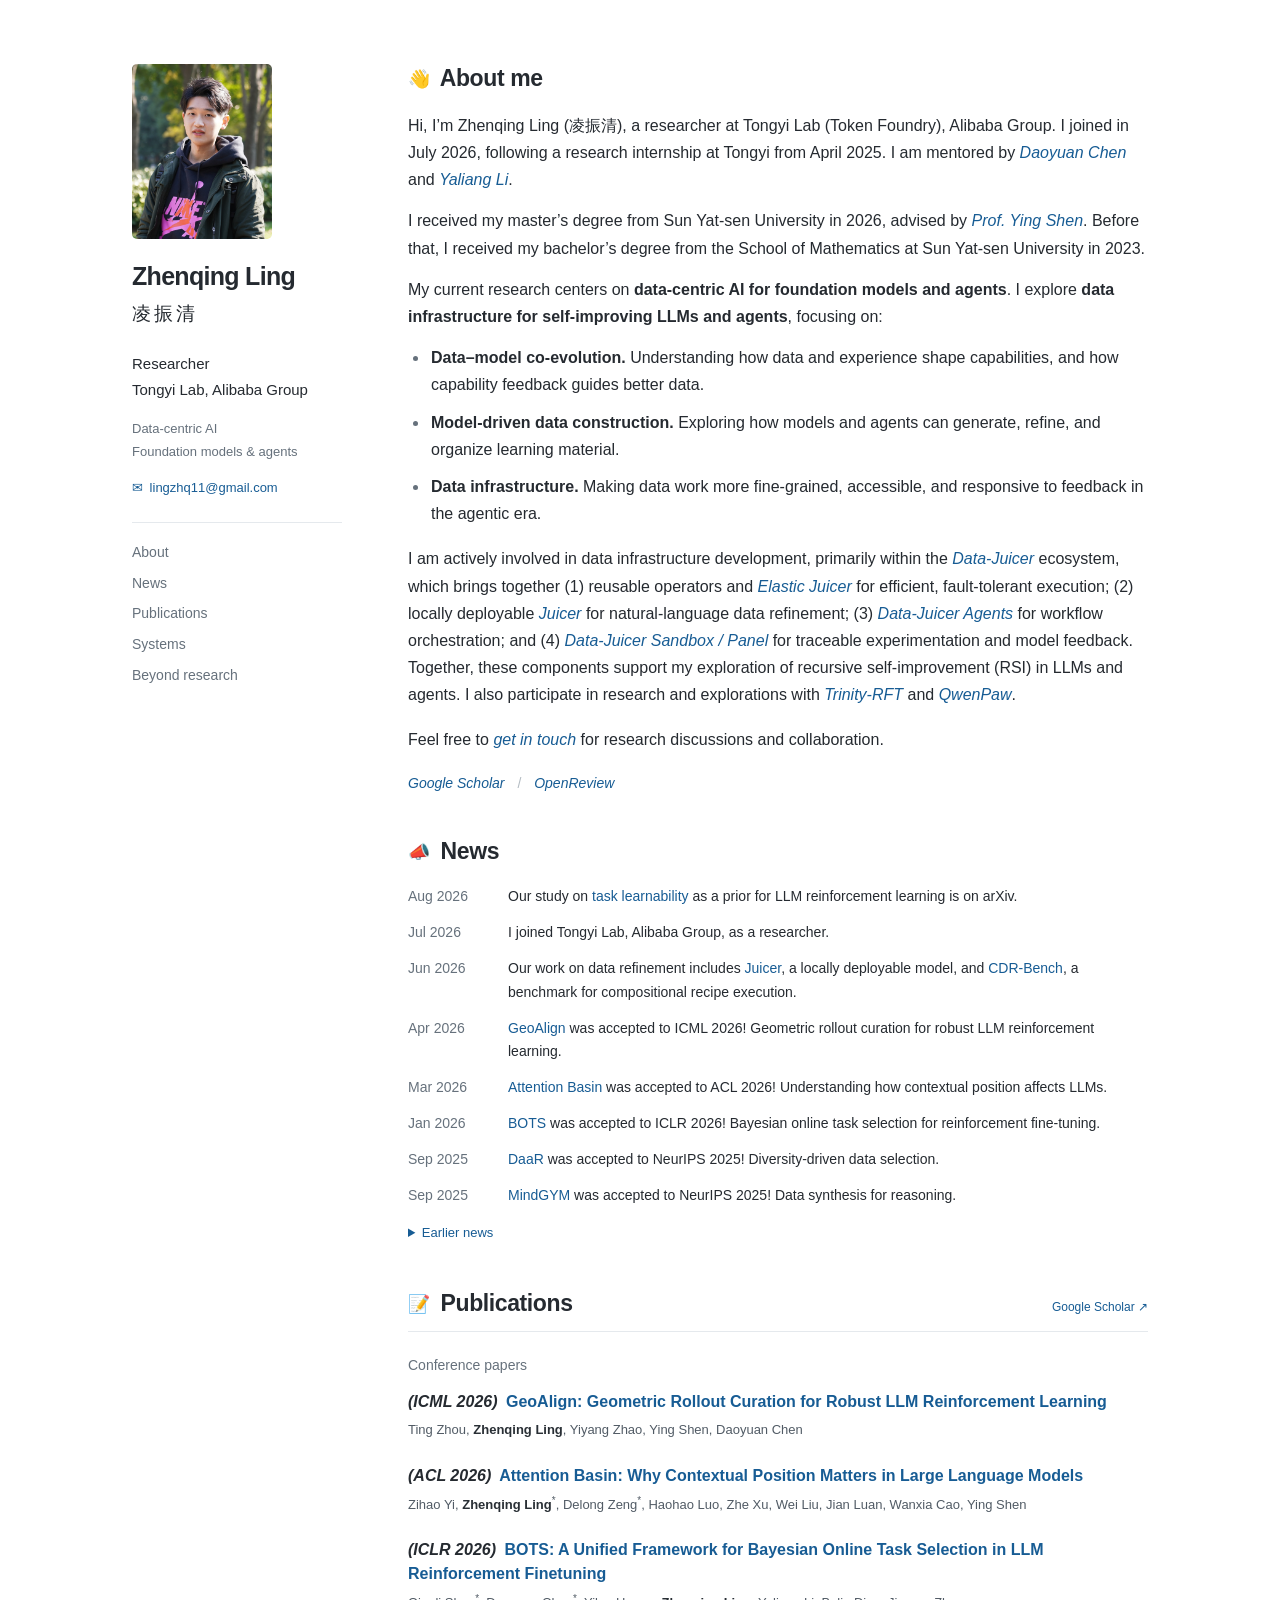
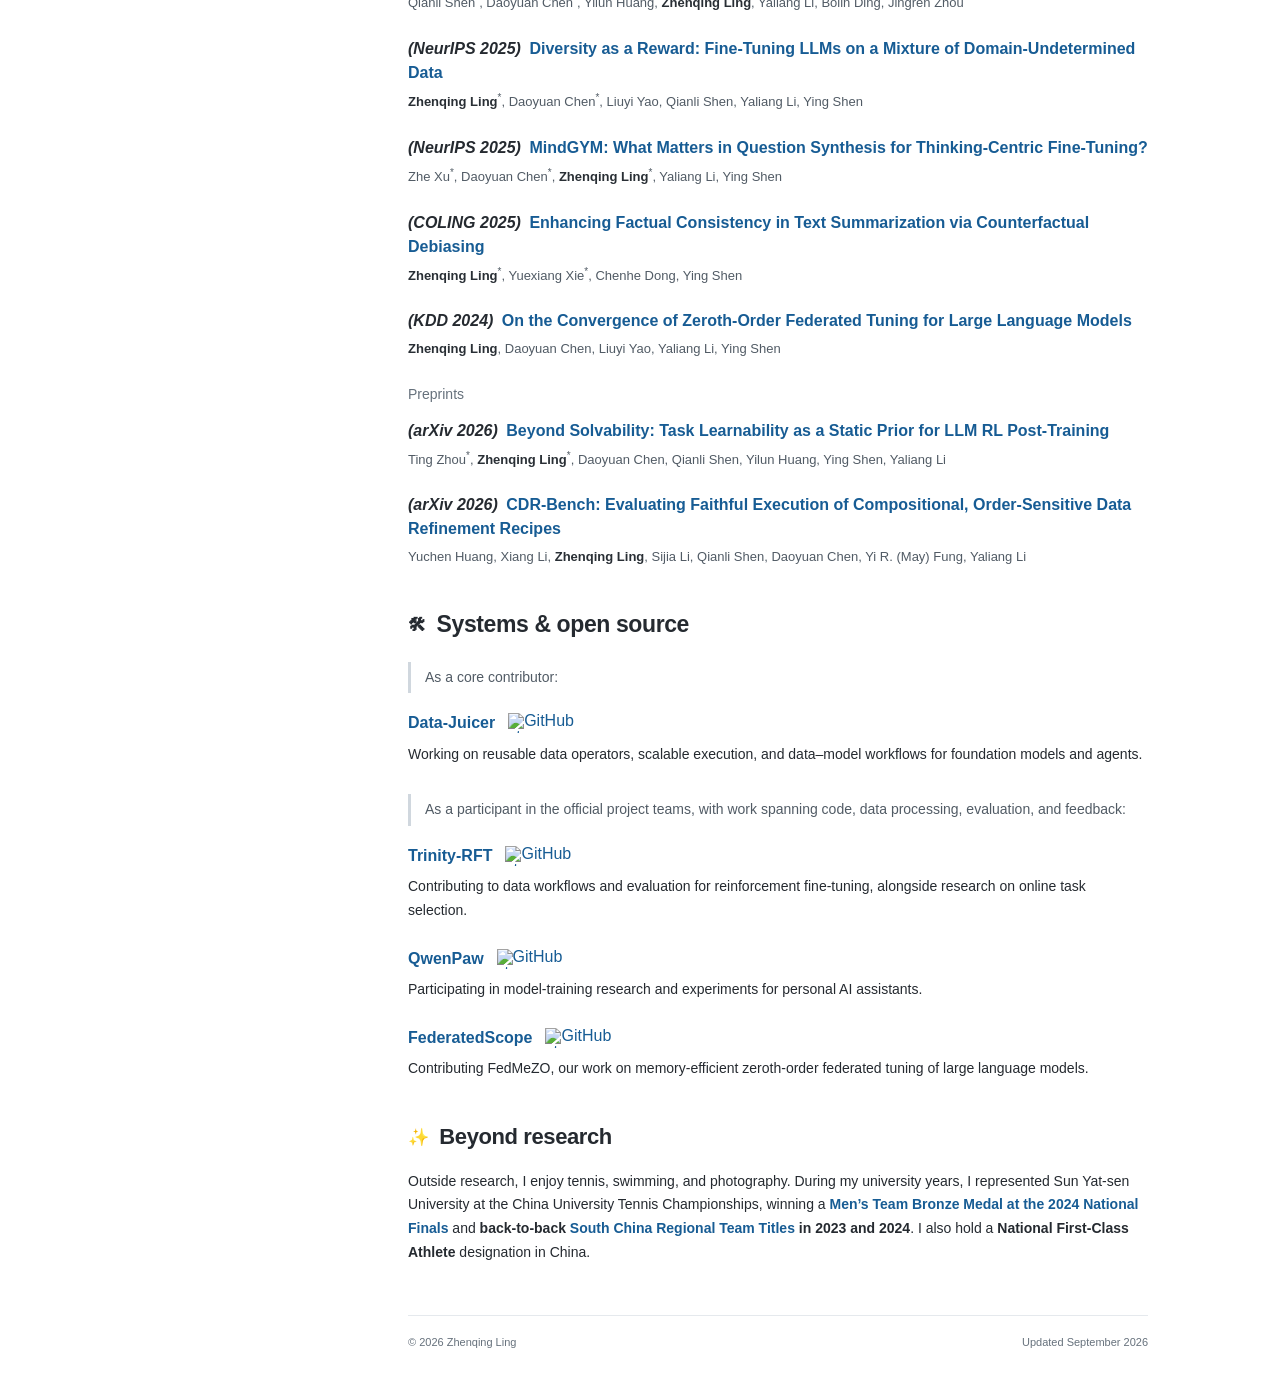
==== index.html @ bbcc6bad "Move homepage files to repository root" ====
<!doctype html>
<html lang="en"><head><meta charset="utf-8"><meta name="viewport" content="width=device-width,initial-scale=1">
<title>Zhenqing Ling | Data-Centric AI</title><meta name="description" content="Zhenqing Ling (凌振清), researcher at Tongyi Lab (Token Foundry), Alibaba Group. Data-centric learning and infrastructure for self-improving foundation models and agents.">
<meta name="author" content="Zhenqing Ling"><meta property="og:title" content="Zhenqing Ling | Data-Centric AI">
<meta property="og:description" content="Zhenqing Ling (凌振清), researcher at Tongyi Lab (Token Foundry), Alibaba Group. Data-centric learning and infrastructure for self-improving foundation models and agents."><meta property="og:type" content="profile">
<link rel="canonical" href="https://lingzhq.github.io/"><meta property="og:url" content="https://lingzhq.github.io/"><link rel="icon" href="assets/favicon.svg" type="image/svg+xml"><link rel="stylesheet" href="assets/style.css">
<script type="application/ld+json">{"@context": "https://schema.org", "@type": "Person", "name": "Zhenqing Ling", "alternateName": "凌振清", "jobTitle": "Researcher", "worksFor": {"@type": "Organization", "name": "Tongyi Lab (Token Foundry), Alibaba Group"}, "sameAs": ["https://scholar.google.com/citations?user=d0RVvAMAAAAJ", "https://openreview.net/profile?id=~Zhenqing_Ling1"], "url": "https://lingzhq.github.io/"}</script></head>
<body><a class="skip" href="#about">Skip to content</a>
<div class="layout"><header class="identity"><div class="portrait-frame"><img class="portrait" src="assets/portrait.jpg" alt="Portrait of Zhenqing Ling" width="180" height="225" decoding="async" fetchpriority="high"></div><a class="name" href="./">Zhenqing Ling</a><p class="chinese" lang="zh-CN">凌振清</p><p class="position">Researcher<span class="identity-line">Tongyi Lab, Alibaba Group</span></p>
<p class="focus">Data-centric AI<span class="identity-line">Foundation models &amp; agents</span></p><p class="sidebar-contact"><a href="mailto:lingzhq11@gmail.com"><span aria-hidden="true">✉</span> lingzhq11@gmail.com</a></p><nav aria-label="Sections"><a href="#about">About</a><a href="#news">News</a><a href="#publications">Publications</a><a href="#systems">Systems</a><a href="#beyond">Beyond research</a></nav></header>
<main id="main"><section id="about"><h1><span class="section-icon" aria-hidden="true">👋</span> About me</h1><p>Hi, I’m Zhenqing Ling (凌振清), a researcher at Tongyi Lab (Token Foundry), Alibaba Group. I joined in July 2026, following a research internship at Tongyi from April 2025. I am mentored by <a href="https://yxdyc.github.io/">Daoyuan Chen</a> and <a href="https://sites.google.com/site/yaliangli/">Yaliang Li</a>.</p><p>I received my master’s degree from Sun Yat-sen University in 2026, advised by <a href="https://cse.sysu.edu.cn/teacher/3471">Prof. Ying Shen</a>. Before that, I received my bachelor’s degree from the School of Mathematics at Sun Yat-sen University in 2023.</p><p>My current research centers on <strong>data-centric AI for foundation models and agents</strong>. I explore <strong>data infrastructure for self-improving LLMs and agents</strong>, focusing on:</p><ul class="research-topics"><li><strong>Data–model co-evolution.</strong> Understanding how data and experience shape capabilities, and how capability feedback guides better data.</li><li><strong>Model-driven data construction.</strong> Exploring how models and agents can generate, refine, and organize learning material.</li><li><strong>Data infrastructure.</strong> Making data work more fine-grained, accessible, and responsive to feedback in the agentic era.</li></ul><p class="open-source-bio">I am actively involved in data infrastructure development, primarily within the <a href="https://github.com/datajuicer/data-juicer">Data-Juicer</a> ecosystem, which brings together (1) reusable operators and <a href="https://github.com/datajuicer/data-juicer/releases/tag/v1.5.5">Elastic Juicer</a> for efficient, fault-tolerant execution; (2) locally deployable <a href="https://huggingface.co/datajuicer/Juicer-35B-A3B">Juicer</a> for natural-language data refinement; (3) <a href="https://github.com/datajuicer/data-juicer-agents">Data-Juicer Agents</a> for workflow orchestration; and (4) <a href="https://github.com/datajuicer/data-juicer-sandbox">Data-Juicer Sandbox / Panel</a> for traceable experimentation and model feedback. Together, these components support my exploration of recursive self-improvement (RSI) in LLMs and agents. I also participate in research and explorations with <a class="regular-link" href="https://github.com/agentscope-ai/Trinity-RFT">Trinity-RFT</a> and <a class="regular-link" href="https://github.com/agentscope-ai/QwenPaw">QwenPaw</a>.</p><p class="contact-invitation">Feel free to <a href="mailto:lingzhq11@gmail.com">get in touch</a> for research discussions and collaboration.</p><p class="links"><a href="https://scholar.google.com/citations?user=d0RVvAMAAAAJ">Google Scholar</a> <span aria-hidden="true">/</span> <a href="https://openreview.net/profile?id=~Zhenqing_Ling1">OpenReview</a></p></section>
<section id="news"><h2><span class="section-icon" aria-hidden="true">📣</span> News</h2><ul class="news"><li><span class="news-date">Aug 2026</span><span>Our study on <a href="https://arxiv.org/abs/2608.09217">task learnability</a> as a prior for LLM reinforcement learning is on arXiv.</span></li><li><span class="news-date">Jul 2026</span><span>I joined Tongyi Lab, Alibaba Group, as a researcher.</span></li><li><span class="news-date">Jun 2026</span><span>Our work on data refinement includes <a href="https://huggingface.co/datajuicer/Juicer-35B-A3B">Juicer</a>, a locally deployable model, and <a href="https://arxiv.org/abs/2606.31435">CDR-Bench</a>, a benchmark for compositional recipe execution.</span></li><li><span class="news-date">Apr 2026</span><span><a href="https://arxiv.org/abs/2606.26917">GeoAlign</a> was accepted to ICML 2026! Geometric rollout curation for robust LLM reinforcement learning.</span></li><li><span class="news-date">Mar 2026</span><span><a href="https://aclanthology.org/2026.acl-long.1198/">Attention Basin</a> was accepted to ACL 2026! Understanding how contextual position affects LLMs.</span></li><li><span class="news-date">Jan 2026</span><span><a href="https://openreview.net/forum?id=rQXBw8fn3Z">BOTS</a> was accepted to ICLR 2026! Bayesian online task selection for reinforcement fine-tuning.</span></li><li><span class="news-date">Sep 2025</span><span><a href="https://arxiv.org/abs/2502.04380">DaaR</a> was accepted to NeurIPS 2025! Diversity-driven data selection.</span></li><li><span class="news-date">Sep 2025</span><span><a href="https://proceedings.neurips.cc/paper_files/paper/2025/hash/f8fb39523b02c685c5cdd299e8753a05-Abstract-Datasets_and_Benchmarks_Track.html">MindGYM</a> was accepted to NeurIPS 2025! Data synthesis for reasoning.</span></li></ul><details class="older-news"><summary>Earlier news</summary><ul class="news"><li><span class="news-date">Apr 2025</span><span>I started my research internship at Tongyi Lab, Alibaba Group.</span></li><li><span class="news-date">2025</span><span><a href="https://aclanthology.org/2025.coling-main.530/">CoFactSum</a> appeared at COLING 2025, studying factual consistency in summarization.</span></li><li><span class="news-date">2024</span><span><a href="https://arxiv.org/abs/2402.05926">FedMeZO</a> appeared at KDD 2024, on zeroth-order federated tuning of LLMs.</span></li></ul></details></section>
<section id="publications"><div class="section-heading"><h2><span class="section-icon" aria-hidden="true">📝</span> Publications</h2><a href="https://scholar.google.com/citations?user=d0RVvAMAAAAJ">Google Scholar ↗</a></div><h3>Conference papers</h3><ol class="papers"><li id="GEOALIGN" class="paper">
              <div class="paper-title"><strong class="venue-label"><em>(ICML 2026)</em></strong> <a href="https://arxiv.org/abs/2606.26917">GeoAlign: Geometric Rollout Curation for Robust LLM Reinforcement Learning</a></div>
              <p class="authors">Ting Zhou, <strong>Zhenqing Ling</strong>, Yiyang Zhao, Ying Shen, Daoyuan Chen</p>
              
            </li>
<li id="Attention-Basin" class="paper">
              <div class="paper-title"><strong class="venue-label"><em>(ACL 2026)</em></strong> <a href="https://aclanthology.org/2026.acl-long.1198/">Attention Basin: Why Contextual Position Matters in Large Language Models</a></div>
              <p class="authors">Zihao Yi, <strong>Zhenqing Ling</strong><sup>*</sup>, Delong Zeng<sup>*</sup>, Haohao Luo, Zhe Xu, Wei Liu, Jian Luan, Wanxia Cao, Ying Shen</p>
              
            </li>
<li id="BOTS" class="paper">
              <div class="paper-title"><strong class="venue-label"><em>(ICLR 2026)</em></strong> <a href="https://openreview.net/forum?id=rQXBw8fn3Z">BOTS: A Unified Framework for Bayesian Online Task Selection in LLM Reinforcement Finetuning</a></div>
              <p class="authors">Qianli Shen<sup>*</sup>, Daoyuan Chen<sup>*</sup>, Yilun Huang, <strong>Zhenqing Ling</strong>, Yaliang Li, Bolin Ding, Jingren Zhou</p>
              
            </li>
<li id="Diversity-as-a-Reward" class="paper">
              <div class="paper-title"><strong class="venue-label"><em>(NeurIPS 2025)</em></strong> <a href="https://arxiv.org/abs/2502.04380">Diversity as a Reward: Fine-Tuning LLMs on a Mixture of Domain-Undetermined Data</a></div>
              <p class="authors"><strong>Zhenqing Ling</strong><sup>*</sup>, Daoyuan Chen<sup>*</sup>, Liuyi Yao, Qianli Shen, Yaliang Li, Ying Shen</p>
              
            </li>
<li id="MindGYM" class="paper">
              <div class="paper-title"><strong class="venue-label"><em>(NeurIPS 2025)</em></strong> <a href="https://proceedings.neurips.cc/paper_files/paper/2025/hash/f8fb39523b02c685c5cdd299e8753a05-Abstract-Datasets_and_Benchmarks_Track.html">MindGYM: What Matters in Question Synthesis for Thinking-Centric Fine-Tuning?</a></div>
              <p class="authors">Zhe Xu<sup>*</sup>, Daoyuan Chen<sup>*</sup>, <strong>Zhenqing Ling</strong><sup>*</sup>, Yaliang Li, Ying Shen</p>
              
            </li>
<li id="CoFactSum" class="paper">
              <div class="paper-title"><strong class="venue-label"><em>(COLING 2025)</em></strong> <a href="https://aclanthology.org/2025.coling-main.530/">Enhancing Factual Consistency in Text Summarization via Counterfactual Debiasing</a></div>
              <p class="authors"><strong>Zhenqing Ling</strong><sup>*</sup>, Yuexiang Xie<sup>*</sup>, Chenhe Dong, Ying Shen</p>
              
            </li>
<li id="FedMeZO" class="paper">
              <div class="paper-title"><strong class="venue-label"><em>(KDD 2024)</em></strong> <a href="https://arxiv.org/abs/2402.05926">On the Convergence of Zeroth-Order Federated Tuning for Large Language Models</a></div>
              <p class="authors"><strong>Zhenqing Ling</strong>, Daoyuan Chen, Liuyi Yao, Yaliang Li, Ying Shen</p>
              
            </li></ol><h3>Preprints</h3><ol class="papers"><li id="Beyond-Solvability" class="paper">
              <div class="paper-title"><strong class="venue-label"><em>(arXiv 2026)</em></strong> <a href="https://arxiv.org/abs/2608.09217">Beyond Solvability: Task Learnability as a Static Prior for LLM RL Post-Training</a></div>
              <p class="authors">Ting Zhou<sup>*</sup>, <strong>Zhenqing Ling</strong><sup>*</sup>, Daoyuan Chen, Qianli Shen, Yilun Huang, Ying Shen, Yaliang Li</p>
              
            </li>
<li id="CDR-Bench" class="paper">
              <div class="paper-title"><strong class="venue-label"><em>(arXiv 2026)</em></strong> <a href="https://arxiv.org/abs/2606.31435">CDR-Bench: Evaluating Faithful Execution of Compositional, Order-Sensitive Data Refinement Recipes</a></div>
              <p class="authors">Yuchen Huang, Xiang Li, <strong>Zhenqing Ling</strong>, Sijia Li, Qianli Shen, Daoyuan Chen, Yi R. (May) Fung, Yaliang Li</p>
              
            </li></ol></section>
<section id="systems"><h2><span class="section-icon" aria-hidden="true">🛠</span> Systems &amp; open source</h2><div class="system-group"><blockquote class="system-group-heading"><p>As a core contributor:</p></blockquote><article class="system"><div class="system-title"><h3><a href="https://github.com/datajuicer/data-juicer">Data-Juicer</a></h3><a class="stars-badge" href="https://github.com/datajuicer/data-juicer" aria-label="Data-Juicer GitHub repository and stars"><img src="https://img.shields.io/github/stars/datajuicer/data-juicer?style=social" alt="GitHub stars" width="104" height="20" loading="lazy" decoding="async" referrerpolicy="no-referrer"></a></div><p>Working on reusable data operators, scalable execution, and data–model workflows for foundation models and agents.</p></article></div><div class="system-group"><blockquote class="system-group-heading"><p>As a participant in the official project teams, with work spanning code, data processing, evaluation, and feedback:</p></blockquote><article class="system"><div class="system-title"><h3><a href="https://github.com/agentscope-ai/Trinity-RFT">Trinity-RFT</a></h3><a class="stars-badge" href="https://github.com/agentscope-ai/Trinity-RFT" aria-label="Trinity-RFT GitHub repository and stars"><img src="https://img.shields.io/github/stars/agentscope-ai/Trinity-RFT?style=social" alt="GitHub stars" width="104" height="20" loading="lazy" decoding="async" referrerpolicy="no-referrer"></a></div><p>Contributing to data workflows and evaluation for reinforcement fine-tuning, alongside research on online task selection.</p></article><article class="system"><div class="system-title"><h3><a href="https://github.com/agentscope-ai/QwenPaw">QwenPaw</a></h3><a class="stars-badge" href="https://github.com/agentscope-ai/QwenPaw" aria-label="QwenPaw GitHub repository and stars"><img src="https://img.shields.io/github/stars/agentscope-ai/QwenPaw?style=social" alt="GitHub stars" width="104" height="20" loading="lazy" decoding="async" referrerpolicy="no-referrer"></a></div><p>Participating in model-training research and experiments for personal AI assistants.</p></article><article class="system"><div class="system-title"><h3><a href="https://github.com/alibaba/FederatedScope/tree/FedMeZO">FederatedScope</a></h3><a class="stars-badge" href="https://github.com/alibaba/FederatedScope" aria-label="FederatedScope GitHub repository and stars"><img src="https://img.shields.io/github/stars/alibaba/FederatedScope?style=social" alt="GitHub stars" width="104" height="20" loading="lazy" decoding="async" referrerpolicy="no-referrer"></a></div><p>Contributing FedMeZO, our work on memory-efficient zeroth-order federated tuning of large language models.</p></article></div></section>
<section id="beyond" class="personal"><h2><span class="section-icon" aria-hidden="true">✨</span> Beyond research</h2><p>Outside research, I enjoy tennis, swimming, and photography. During my university years, I represented Sun Yat-sen University at the China University Tennis Championships, winning a <strong><a href="https://tiyu.sysu.edu.cn/node/1832">Men’s Team Bronze Medal at the 2024 National Finals</a></strong> and <strong>back-to-back <a href="https://tiyu.sysu.edu.cn/node/1671">South China Regional Team Titles</a> in 2023 and 2024</strong>. I also hold a <strong>National First-Class Athlete</strong> designation in China.</p></section>
<footer><span>© 2026 Zhenqing Ling</span><span>Updated September 2026</span></footer></main></div></body></html>
---- assets/style.css ----
:root{color-scheme:light;--ink:#252a30;--muted:#66717c;--link:#175c94;--line:#e5e9ed}
*{box-sizing:border-box}html{scroll-behavior:smooth;scroll-padding-top:24px}
body{margin:0;background:#fff;color:var(--ink);font:16px/1.7 -apple-system,BlinkMacSystemFont,"Segoe UI",Helvetica,Arial,sans-serif;-webkit-font-smoothing:antialiased}
a{color:var(--link);text-decoration:none}a:hover{text-decoration:underline}a:focus-visible{outline:2px solid var(--link);outline-offset:4px;border-radius:2px}
.layout{max-width:1100px;padding:64px 42px 30px;margin:auto;display:grid;grid-template-columns:210px minmax(0,1fr);gap:66px}
.identity{position:sticky;top:44px;align-self:start}.name{color:var(--ink);font-size:25px;font-weight:650;letter-spacing:-.7px;line-height:1.25;white-space:nowrap}.chinese{font-size:19px;letter-spacing:3px;margin:5px 0 21px}.position{font-size:15px;line-height:1.7;margin:0 0 16px}.focus{font-size:13px;color:var(--muted);line-height:1.7}.portrait{display:block;object-fit:cover;border-radius:3px;margin-bottom:22px;max-width:100%;height:auto}
nav{display:flex;flex-direction:column;gap:7px;border-top:1px solid var(--line);margin-top:23px;padding-top:18px}nav a{font-size:14px;color:var(--muted);width:fit-content}nav a:hover{color:var(--link)}
h1,h2{font-size:23px;line-height:1.3;font-weight:600;letter-spacing:-.4px;margin:0 0 18px}h3{font-size:14px;color:var(--muted);font-weight:500;margin:22px 0 12px}p{margin:0 0 14px}section{margin:0 0 42px}.interests{font-size:13px;color:var(--muted);line-height:1.8;margin-top:19px}.links{font-size:14px;margin:18px 0 0}.links span{color:#b4bcc3;margin:0 9px}
.news{list-style:none;padding:0;margin:0;font-size:14px}.news li{display:grid;grid-template-columns:82px minmax(0,1fr);gap:18px;margin-bottom:12px}.news time{color:var(--muted);font-variant-numeric:tabular-nums}.news a{color:var(--ink)}.news a:hover{color:var(--link)}
.section-heading{display:flex;justify-content:space-between;align-items:baseline;gap:15px;border-bottom:1px solid var(--line);margin-bottom:16px}.section-heading h2{margin-bottom:12px}.section-heading>a{font-size:12px;white-space:nowrap}
.papers{list-style:none;padding:0;margin:0}.paper{margin-bottom:23px}.paper-title{font-size:16px;line-height:1.5;font-weight:550}.authors{font-size:13px;line-height:1.65;margin:5px 0;color:#515b65}.authors strong{font-weight:650;color:#292f35}sup{font-size:10px}.paper-meta{display:flex;flex-wrap:wrap;gap:5px 13px;align-items:baseline;font-size:12px;line-height:1.65;margin:0}.venue{font-style:italic;color:#444d56}.author-note{color:var(--muted);font-size:11px}
.system{margin-bottom:22px}.system h3{font-size:16px;font-weight:550;margin:0;display:inline}.role{font-size:11px;color:var(--muted);margin-left:12px}.system p{font-size:14px;margin:6px 0 0}.timeline{list-style:none;padding:0;margin:0;font-size:14px}.timeline li{display:grid;grid-template-columns:155px minmax(0,1fr);gap:18px;margin:0 0 18px}.timeline strong{font-weight:550}.timeline .date{font-size:12px;color:var(--muted);padding-top:2px}.timeline p{color:var(--muted);font-size:13px;margin:4px 0 0}.education-heading{margin-top:31px}.personal{font-size:14px}.personal h2{font-size:19px}footer{display:flex;justify-content:space-between;gap:20px;font-size:11px;color:var(--muted);border-top:1px solid var(--line);padding-top:17px;margin-top:50px}
.skip{position:absolute;left:15px;top:-80px;background:white;padding:10px;z-index:10}.skip:focus{top:10px}
@media(max-width:850px){.layout{padding:40px 28px;gap:35px;grid-template-columns:185px minmax(0,1fr)}.name{font-size:23px}.timeline li{grid-template-columns:125px minmax(0,1fr)}}
@media(max-width:650px){.layout{display:block;padding:30px 22px}.identity{position:static;margin-bottom:30px}.name{font-size:30px}.chinese{display:inline;font-size:19px;letter-spacing:1px;margin-left:12px}.position{margin:10px 0 5px}.position br{display:none}.position br:after{content:' · '}.focus{margin:7px 0 15px}.focus br{display:none}.focus br:after{content:' · '}nav{flex-direction:row;flex-wrap:wrap;gap:9px 18px;margin-top:18px;padding-top:13px}.portrait{width:104px;float:right;margin:0 0 10px 14px}body{font-size:15px}h1,h2{font-size:22px}section{margin-bottom:34px}.news li{grid-template-columns:72px minmax(0,1fr);gap:10px}.timeline li{grid-template-columns:115px minmax(0,1fr);gap:10px}.section-heading>a{font-size:11px}.role{display:block;margin:3px 0 0}.paper-title{font-size:15px}.links span{margin:0 6px}footer{font-size:10px;gap:12px}}
@media(prefers-reduced-motion:reduce){html{scroll-behavior:auto}}
@media print{.layout{display:block;padding:0}nav,.skip{display:none}.identity{position:static;margin-bottom:20px}section{break-inside:auto}.paper{break-inside:avoid}a{color:inherit}}
.identity-line{display:block}
@media(max-width:650px){.identity-line{display:inline}.identity-line:before{content:' · '}}
/* Portrait framing uses the original photograph, with no generated pixels. */
.portrait{width:180px;height:225px;object-fit:cover;object-position:70% 50%;border-radius:5px}
.section-icon{font-size:.78em;display:inline-block;vertical-align:1px;margin-right:5px}
.news-date{color:var(--muted);font-variant-numeric:tabular-nums;white-space:nowrap}
.news a{color:var(--link)}
.older-news{font-size:13px;margin-top:3px}.older-news summary{cursor:pointer;color:var(--link);width:fit-content;padding:3px 0}.older-news summary:focus-visible{outline:2px solid var(--link);outline-offset:3px}.older-news[open] summary{margin-bottom:14px}
.systems-intro{font-size:14px;color:var(--muted);margin-bottom:24px}
.personal{font-size:14px}.personal h2{font-size:22px}
@media(max-width:650px){
 .identity{display:grid;grid-template-columns:minmax(0,1fr) 88px;column-gap:16px;align-items:start}
 .portrait{grid-column:2;grid-row:1 / 5;width:104px;height:130px;float:none;margin:0}
 .identity .name{grid-column:1;grid-row:1;font-size:25px;white-space:normal;letter-spacing:-.5px}
 .chinese{grid-column:1;grid-row:2;display:block;margin:3px 0 8px;font-size:18px}
 .position{grid-column:1;grid-row:3;margin:0;font-size:13px;line-height:1.6}
 .position .identity-line{display:block}.position .identity-line:before{content:none}
 .focus{grid-column:1 / -1;grid-row:5;margin:15px 0 0}
 .identity nav{grid-column:1 / -1;grid-row:7;margin-top:15px}
 .sidebar-contact{grid-column:1 / -1;grid-row:6}
 .personal h2{font-size:22px}
}
@media(max-width:350px){.identity{grid-template-columns:minmax(0,1fr) 88px;column-gap:12px}.portrait{width:88px;height:110px}.identity .name{font-size:23px}.section-heading{gap:8px}.section-heading>a{font-size:10px}h1,h2,.personal h2{font-size:21px}}
.portrait-frame{width:140px;height:175px;overflow:hidden;border-radius:5px;margin-bottom:22px}
.portrait-frame .portrait{width:100%;height:100%;margin:0;border-radius:0;transform:scale(1.35);transform-origin:50% 38%}
@media(max-width:650px){.portrait-frame{grid-column:2;grid-row:1 / 5;width:88px;height:110px;margin:0}.portrait-frame .portrait{float:none}}
@media(max-width:350px){.portrait-frame{width:80px;height:100px}}
.research-topics{padding-left:21px;margin:14px 0 18px}.research-topics li{padding-left:2px;margin:0 0 10px}.research-topics li::marker{color:var(--muted)}
#about strong{font-weight:650}.open-source-bio{margin-top:18px}

#about a{font-weight:400;font-style:italic}

.venue-label{font-weight:700;color:var(--ink);margin-right:4px}.paper>.author-note{margin:0}
.system-group{margin-top:22px}.system-group+.system-group{margin-top:28px}.system-group-heading{font-size:14px;font-weight:500;color:#515b65;margin:0 0 16px;padding:4px 0 4px 14px;border-left:3px solid #d0d7de}.system-group-heading p{margin:0}
.system-title{display:flex;align-items:center;flex-wrap:wrap;gap:6px 13px}.system-title h3{margin:0}.stars-badge{display:inline-flex;align-items:center;min-width:104px;height:20px;line-height:1}.stars-badge img{display:block;width:104px;height:20px;object-fit:contain;object-position:left}
.sidebar-contact{font-size:13px;margin:12px 0 0;overflow-wrap:anywhere}.sidebar-contact span{margin-right:3px}.contact-invitation{margin-top:18px}
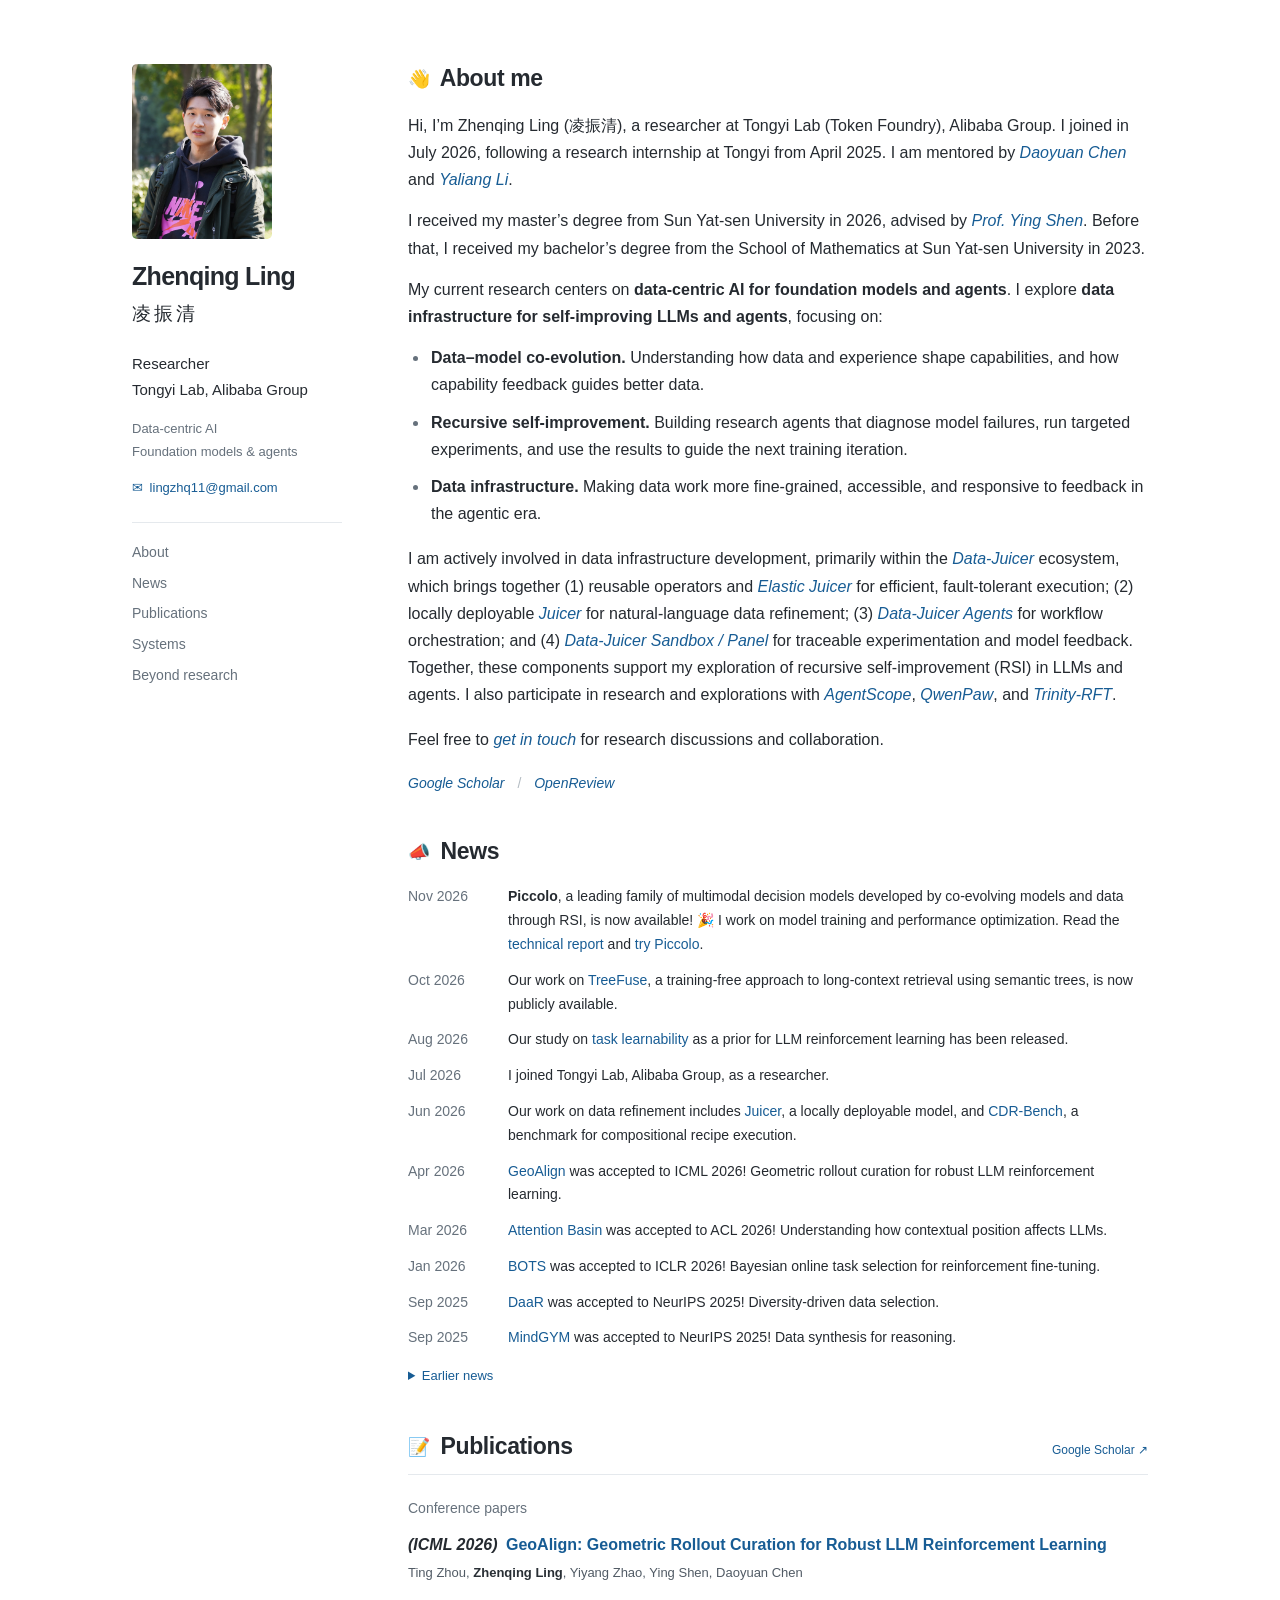
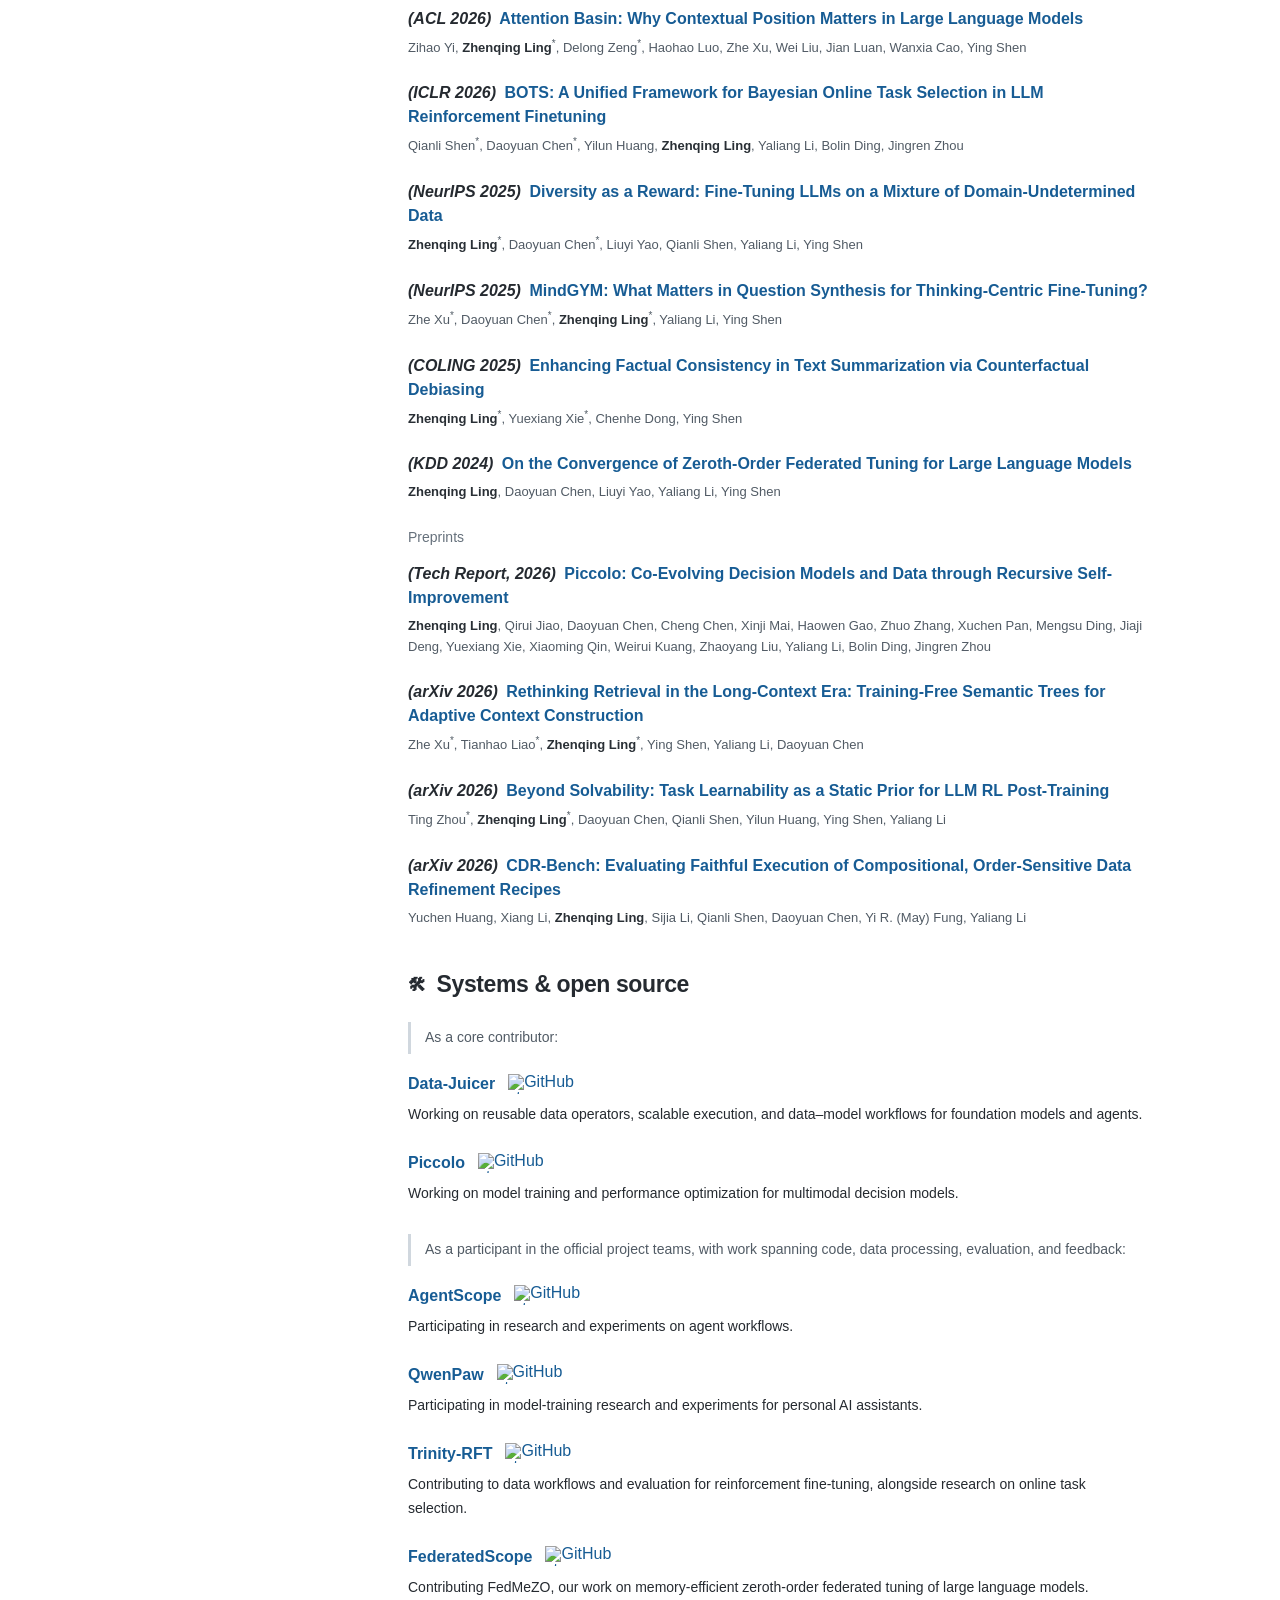
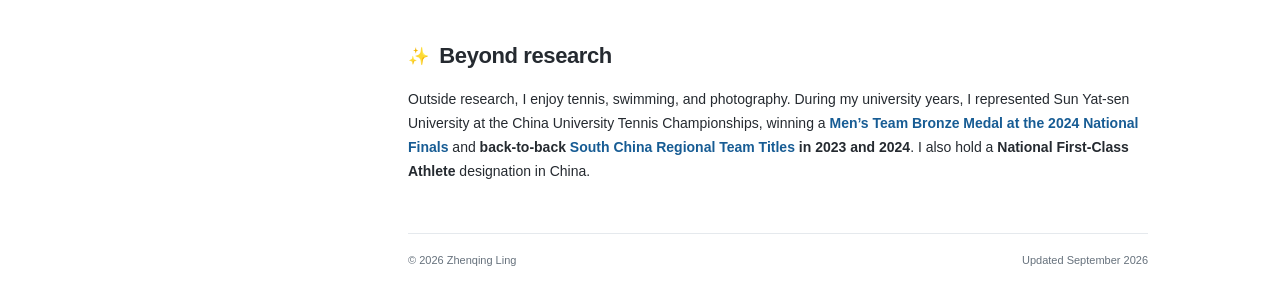
==== commit b8fc5da3: "Update research homepage with Piccolo and TreeFuse" ====
--- a/index.html
+++ b/index.html
@@ -8,8 +8,17 @@
 <body><a class="skip" href="#about">Skip to content</a>
 <div class="layout"><header class="identity"><div class="portrait-frame"><img class="portrait" src="assets/portrait.jpg" alt="Portrait of Zhenqing Ling" width="180" height="225" decoding="async" fetchpriority="high"></div><a class="name" href="./">Zhenqing Ling</a><p class="chinese" lang="zh-CN">凌振清</p><p class="position">Researcher<span class="identity-line">Tongyi Lab, Alibaba Group</span></p>
 <p class="focus">Data-centric AI<span class="identity-line">Foundation models &amp; agents</span></p><p class="sidebar-contact"><a href="mailto:lingzhq11@gmail.com"><span aria-hidden="true">✉</span> lingzhq11@gmail.com</a></p><nav aria-label="Sections"><a href="#about">About</a><a href="#news">News</a><a href="#publications">Publications</a><a href="#systems">Systems</a><a href="#beyond">Beyond research</a></nav></header>
-<main id="main"><section id="about"><h1><span class="section-icon" aria-hidden="true">👋</span> About me</h1><p>Hi, I’m Zhenqing Ling (凌振清), a researcher at Tongyi Lab (Token Foundry), Alibaba Group. I joined in July 2026, following a research internship at Tongyi from April 2025. I am mentored by <a href="https://yxdyc.github.io/">Daoyuan Chen</a> and <a href="https://sites.google.com/site/yaliangli/">Yaliang Li</a>.</p><p>I received my master’s degree from Sun Yat-sen University in 2026, advised by <a href="https://cse.sysu.edu.cn/teacher/3471">Prof. Ying Shen</a>. Before that, I received my bachelor’s degree from the School of Mathematics at Sun Yat-sen University in 2023.</p><p>My current research centers on <strong>data-centric AI for foundation models and agents</strong>. I explore <strong>data infrastructure for self-improving LLMs and agents</strong>, focusing on:</p><ul class="research-topics"><li><strong>Data–model co-evolution.</strong> Understanding how data and experience shape capabilities, and how capability feedback guides better data.</li><li><strong>Model-driven data construction.</strong> Exploring how models and agents can generate, refine, and organize learning material.</li><li><strong>Data infrastructure.</strong> Making data work more fine-grained, accessible, and responsive to feedback in the agentic era.</li></ul><p class="open-source-bio">I am actively involved in data infrastructure development, primarily within the <a href="https://github.com/datajuicer/data-juicer">Data-Juicer</a> ecosystem, which brings together (1) reusable operators and <a href="https://github.com/datajuicer/data-juicer/releases/tag/v1.5.5">Elastic Juicer</a> for efficient, fault-tolerant execution; (2) locally deployable <a href="https://huggingface.co/datajuicer/Juicer-35B-A3B">Juicer</a> for natural-language data refinement; (3) <a href="https://github.com/datajuicer/data-juicer-agents">Data-Juicer Agents</a> for workflow orchestration; and (4) <a href="https://github.com/datajuicer/data-juicer-sandbox">Data-Juicer Sandbox / Panel</a> for traceable experimentation and model feedback. Together, these components support my exploration of recursive self-improvement (RSI) in LLMs and agents. I also participate in research and explorations with <a class="regular-link" href="https://github.com/agentscope-ai/Trinity-RFT">Trinity-RFT</a> and <a class="regular-link" href="https://github.com/agentscope-ai/QwenPaw">QwenPaw</a>.</p><p class="contact-invitation">Feel free to <a href="mailto:lingzhq11@gmail.com">get in touch</a> for research discussions and collaboration.</p><p class="links"><a href="https://scholar.google.com/citations?user=d0RVvAMAAAAJ">Google Scholar</a> <span aria-hidden="true">/</span> <a href="https://openreview.net/profile?id=~Zhenqing_Ling1">OpenReview</a></p></section>
-<section id="news"><h2><span class="section-icon" aria-hidden="true">📣</span> News</h2><ul class="news"><li><span class="news-date">Aug 2026</span><span>Our study on <a href="https://arxiv.org/abs/2608.09217">task learnability</a> as a prior for LLM reinforcement learning is on arXiv.</span></li><li><span class="news-date">Jul 2026</span><span>I joined Tongyi Lab, Alibaba Group, as a researcher.</span></li><li><span class="news-date">Jun 2026</span><span>Our work on data refinement includes <a href="https://huggingface.co/datajuicer/Juicer-35B-A3B">Juicer</a>, a locally deployable model, and <a href="https://arxiv.org/abs/2606.31435">CDR-Bench</a>, a benchmark for compositional recipe execution.</span></li><li><span class="news-date">Apr 2026</span><span><a href="https://arxiv.org/abs/2606.26917">GeoAlign</a> was accepted to ICML 2026! Geometric rollout curation for robust LLM reinforcement learning.</span></li><li><span class="news-date">Mar 2026</span><span><a href="https://aclanthology.org/2026.acl-long.1198/">Attention Basin</a> was accepted to ACL 2026! Understanding how contextual position affects LLMs.</span></li><li><span class="news-date">Jan 2026</span><span><a href="https://openreview.net/forum?id=rQXBw8fn3Z">BOTS</a> was accepted to ICLR 2026! Bayesian online task selection for reinforcement fine-tuning.</span></li><li><span class="news-date">Sep 2025</span><span><a href="https://arxiv.org/abs/2502.04380">DaaR</a> was accepted to NeurIPS 2025! Diversity-driven data selection.</span></li><li><span class="news-date">Sep 2025</span><span><a href="https://proceedings.neurips.cc/paper_files/paper/2025/hash/f8fb39523b02c685c5cdd299e8753a05-Abstract-Datasets_and_Benchmarks_Track.html">MindGYM</a> was accepted to NeurIPS 2025! Data synthesis for reasoning.</span></li></ul><details class="older-news"><summary>Earlier news</summary><ul class="news"><li><span class="news-date">Apr 2025</span><span>I started my research internship at Tongyi Lab, Alibaba Group.</span></li><li><span class="news-date">2025</span><span><a href="https://aclanthology.org/2025.coling-main.530/">CoFactSum</a> appeared at COLING 2025, studying factual consistency in summarization.</span></li><li><span class="news-date">2024</span><span><a href="https://arxiv.org/abs/2402.05926">FedMeZO</a> appeared at KDD 2024, on zeroth-order federated tuning of LLMs.</span></li></ul></details></section>
+<main id="main"><section id="about"><h1><span class="section-icon" aria-hidden="true">👋</span> About me</h1><p>Hi, I’m Zhenqing Ling (凌振清), a researcher at Tongyi Lab (Token Foundry), Alibaba Group. I joined in July 2026, following a research internship at Tongyi from April 2025. I am mentored by <a href="https://yxdyc.github.io/">Daoyuan Chen</a> and <a href="https://sites.google.com/site/yaliangli/">Yaliang Li</a>.</p><p>I received my master’s degree from Sun Yat-sen University in 2026, advised by <a href="https://cse.sysu.edu.cn/teacher/3471">Prof. Ying Shen</a>. Before that, I received my bachelor’s degree from the School of Mathematics at Sun Yat-sen University in 2023.</p><p>My current research centers on <strong>data-centric AI for foundation models and agents</strong>. I explore <strong>data infrastructure for self-improving LLMs and agents</strong>, focusing on:</p><ul class="research-topics"><li><strong>Data–model co-evolution.</strong> Understanding how data and experience shape capabilities, and how capability feedback guides better data.</li><li><strong>Recursive self-improvement.</strong> Building research agents that diagnose model failures, run targeted experiments, and use the results to guide the next training iteration.</li><li><strong>Data infrastructure.</strong> Making data work more fine-grained, accessible, and responsive to feedback in the agentic era.</li></ul><p class="open-source-bio">I am actively involved in data infrastructure development, primarily within the <a href="https://github.com/datajuicer/data-juicer">Data-Juicer</a> ecosystem, which brings together (1) reusable operators and <a href="https://github.com/datajuicer/data-juicer/releases/tag/v1.5.5">Elastic Juicer</a> for efficient, fault-tolerant execution; (2) locally deployable <a href="https://huggingface.co/datajuicer/Juicer-35B-A3B">Juicer</a> for natural-language data refinement; (3) <a href="https://github.com/datajuicer/data-juicer-agents">Data-Juicer Agents</a> for workflow orchestration; and (4) <a href="https://github.com/datajuicer/data-juicer-sandbox">Data-Juicer Sandbox / Panel</a> for traceable experimentation and model feedback. Together, these components support my exploration of recursive self-improvement (RSI) in LLMs and agents. I also participate in research and explorations with <a class="regular-link" href="https://github.com/agentscope-ai/agentscope">AgentScope</a>, <a class="regular-link" href="https://github.com/agentscope-ai/QwenPaw">QwenPaw</a>, and <a class="regular-link" href="https://github.com/agentscope-ai/Trinity-RFT">Trinity-RFT</a>.</p><p class="contact-invitation">Feel free to <a href="mailto:lingzhq11@gmail.com">get in touch</a> for research discussions and collaboration.</p><p class="links"><a href="https://scholar.google.com/citations?user=d0RVvAMAAAAJ">Google Scholar</a> <span aria-hidden="true">/</span> <a href="https://openreview.net/profile?id=~Zhenqing_Ling1">OpenReview</a></p></section>
+<section id="news"><h2><span class="section-icon" aria-hidden="true">📣</span> News</h2><ul class="news">
+  <li>
+    <span class="news-date">Nov 2026</span>
+    <span><strong>Piccolo</strong>, a leading family of multimodal decision models developed by co-evolving models and data through RSI, is now available! <span aria-hidden="true">🎉</span> I work on model training and performance optimization. Read the <a href="https://arxiv.org/abs/2611.24651">technical report</a> and <a href="https://decisionplayground.agentscope.io/">try Piccolo</a>.</span>
+  </li>
+  <li>
+    <span class="news-date">Oct 2026</span>
+    <span>Our work on <a href="https://arxiv.org/abs/2610.34146">TreeFuse</a>, a training-free approach to long-context retrieval using semantic trees, is now publicly available.</span>
+  </li>
+<li><span class="news-date">Aug 2026</span><span>Our study on <a href="https://arxiv.org/abs/2608.09217">task learnability</a> as a prior for LLM reinforcement learning has been released.</span></li><li><span class="news-date">Jul 2026</span><span>I joined Tongyi Lab, Alibaba Group, as a researcher.</span></li><li><span class="news-date">Jun 2026</span><span>Our work on data refinement includes <a href="https://huggingface.co/datajuicer/Juicer-35B-A3B">Juicer</a>, a locally deployable model, and <a href="https://arxiv.org/abs/2606.31435">CDR-Bench</a>, a benchmark for compositional recipe execution.</span></li><li><span class="news-date">Apr 2026</span><span><a href="https://arxiv.org/abs/2606.26917">GeoAlign</a> was accepted to ICML 2026! Geometric rollout curation for robust LLM reinforcement learning.</span></li><li><span class="news-date">Mar 2026</span><span><a href="https://aclanthology.org/2026.acl-long.1198/">Attention Basin</a> was accepted to ACL 2026! Understanding how contextual position affects LLMs.</span></li><li><span class="news-date">Jan 2026</span><span><a href="https://openreview.net/forum?id=rQXBw8fn3Z">BOTS</a> was accepted to ICLR 2026! Bayesian online task selection for reinforcement fine-tuning.</span></li><li><span class="news-date">Sep 2025</span><span><a href="https://arxiv.org/abs/2502.04380">DaaR</a> was accepted to NeurIPS 2025! Diversity-driven data selection.</span></li><li><span class="news-date">Sep 2025</span><span><a href="https://proceedings.neurips.cc/paper_files/paper/2025/hash/f8fb39523b02c685c5cdd299e8753a05-Abstract-Datasets_and_Benchmarks_Track.html">MindGYM</a> was accepted to NeurIPS 2025! Data synthesis for reasoning.</span></li></ul><details class="older-news"><summary>Earlier news</summary><ul class="news"><li><span class="news-date">Apr 2025</span><span>I started my research internship at Tongyi Lab, Alibaba Group.</span></li><li><span class="news-date">2025</span><span><a href="https://aclanthology.org/2025.coling-main.530/">CoFactSum</a> appeared at COLING 2025, studying factual consistency in summarization.</span></li><li><span class="news-date">2024</span><span><a href="https://arxiv.org/abs/2402.05926">FedMeZO</a> appeared at KDD 2024, on zeroth-order federated tuning of LLMs.</span></li></ul></details></section>
 <section id="publications"><div class="section-heading"><h2><span class="section-icon" aria-hidden="true">📝</span> Publications</h2><a href="https://scholar.google.com/citations?user=d0RVvAMAAAAJ">Google Scholar ↗</a></div><h3>Conference papers</h3><ol class="papers"><li id="GEOALIGN" class="paper">
               <div class="paper-title"><strong class="venue-label"><em>(ICML 2026)</em></strong> <a href="https://arxiv.org/abs/2606.26917">GeoAlign: Geometric Rollout Curation for Robust LLM Reinforcement Learning</a></div>
               <p class="authors">Ting Zhou, <strong>Zhenqing Ling</strong>, Yiyang Zhao, Ying Shen, Daoyuan Chen</p>
@@ -44,7 +53,16 @@
               <div class="paper-title"><strong class="venue-label"><em>(KDD 2024)</em></strong> <a href="https://arxiv.org/abs/2402.05926">On the Convergence of Zeroth-Order Federated Tuning for Large Language Models</a></div>
               <p class="authors"><strong>Zhenqing Ling</strong>, Daoyuan Chen, Liuyi Yao, Yaliang Li, Ying Shen</p>
               
-            </li></ol><h3>Preprints</h3><ol class="papers"><li id="Beyond-Solvability" class="paper">
+            </li></ol><h3>Preprints</h3><ol class="papers">
+  <li id="Piccolo" class="paper">
+    <div class="paper-title"><strong class="venue-label"><em>(Tech Report, 2026)</em></strong> <a href="https://arxiv.org/abs/2611.24651">Piccolo: Co-Evolving Decision Models and Data through Recursive Self-Improvement</a></div>
+    <p class="authors"><strong>Zhenqing Ling</strong>, Qirui Jiao, Daoyuan Chen, Cheng Chen, Xinji Mai, Haowen Gao, Zhuo Zhang, Xuchen Pan, Mengsu Ding, Jiaji Deng, Yuexiang Xie, Xiaoming Qin, Weirui Kuang, Zhaoyang Liu, Yaliang Li, Bolin Ding, Jingren Zhou</p>
+  </li>
+  <li id="TreeFuse" class="paper">
+    <div class="paper-title"><strong class="venue-label"><em>(arXiv 2026)</em></strong> <a href="https://arxiv.org/abs/2610.34146">Rethinking Retrieval in the Long-Context Era: Training-Free Semantic Trees for Adaptive Context Construction</a></div>
+    <p class="authors">Zhe Xu<sup>*</sup>, Tianhao Liao<sup>*</sup>, <strong>Zhenqing Ling</strong><sup>*</sup>, Ying Shen, Yaliang Li, Daoyuan Chen</p>
+  </li>
+<li id="Beyond-Solvability" class="paper">
               <div class="paper-title"><strong class="venue-label"><em>(arXiv 2026)</em></strong> <a href="https://arxiv.org/abs/2608.09217">Beyond Solvability: Task Learnability as a Static Prior for LLM RL Post-Training</a></div>
               <p class="authors">Ting Zhou<sup>*</sup>, <strong>Zhenqing Ling</strong><sup>*</sup>, Daoyuan Chen, Qianli Shen, Yilun Huang, Ying Shen, Yaliang Li</p>
               
@@ -54,6 +72,25 @@
               <p class="authors">Yuchen Huang, Xiang Li, <strong>Zhenqing Ling</strong>, Sijia Li, Qianli Shen, Daoyuan Chen, Yi R. (May) Fung, Yaliang Li</p>
               
             </li></ol></section>
-<section id="systems"><h2><span class="section-icon" aria-hidden="true">🛠</span> Systems &amp; open source</h2><div class="system-group"><blockquote class="system-group-heading"><p>As a core contributor:</p></blockquote><article class="system"><div class="system-title"><h3><a href="https://github.com/datajuicer/data-juicer">Data-Juicer</a></h3><a class="stars-badge" href="https://github.com/datajuicer/data-juicer" aria-label="Data-Juicer GitHub repository and stars"><img src="https://img.shields.io/github/stars/datajuicer/data-juicer?style=social" alt="GitHub stars" width="104" height="20" loading="lazy" decoding="async" referrerpolicy="no-referrer"></a></div><p>Working on reusable data operators, scalable execution, and data–model workflows for foundation models and agents.</p></article></div><div class="system-group"><blockquote class="system-group-heading"><p>As a participant in the official project teams, with work spanning code, data processing, evaluation, and feedback:</p></blockquote><article class="system"><div class="system-title"><h3><a href="https://github.com/agentscope-ai/Trinity-RFT">Trinity-RFT</a></h3><a class="stars-badge" href="https://github.com/agentscope-ai/Trinity-RFT" aria-label="Trinity-RFT GitHub repository and stars"><img src="https://img.shields.io/github/stars/agentscope-ai/Trinity-RFT?style=social" alt="GitHub stars" width="104" height="20" loading="lazy" decoding="async" referrerpolicy="no-referrer"></a></div><p>Contributing to data workflows and evaluation for reinforcement fine-tuning, alongside research on online task selection.</p></article><article class="system"><div class="system-title"><h3><a href="https://github.com/agentscope-ai/QwenPaw">QwenPaw</a></h3><a class="stars-badge" href="https://github.com/agentscope-ai/QwenPaw" aria-label="QwenPaw GitHub repository and stars"><img src="https://img.shields.io/github/stars/agentscope-ai/QwenPaw?style=social" alt="GitHub stars" width="104" height="20" loading="lazy" decoding="async" referrerpolicy="no-referrer"></a></div><p>Participating in model-training research and experiments for personal AI assistants.</p></article><article class="system"><div class="system-title"><h3><a href="https://github.com/alibaba/FederatedScope/tree/FedMeZO">FederatedScope</a></h3><a class="stars-badge" href="https://github.com/alibaba/FederatedScope" aria-label="FederatedScope GitHub repository and stars"><img src="https://img.shields.io/github/stars/alibaba/FederatedScope?style=social" alt="GitHub stars" width="104" height="20" loading="lazy" decoding="async" referrerpolicy="no-referrer"></a></div><p>Contributing FedMeZO, our work on memory-efficient zeroth-order federated tuning of large language models.</p></article></div></section>
+<section id="systems"><h2><span class="section-icon" aria-hidden="true">🛠</span> Systems &amp; open source</h2><div class="system-group"><blockquote class="system-group-heading"><p>As a core contributor:</p></blockquote><article class="system"><div class="system-title"><h3><a href="https://github.com/datajuicer/data-juicer">Data-Juicer</a></h3><a class="stars-badge" href="https://github.com/datajuicer/data-juicer" aria-label="Data-Juicer GitHub repository and stars"><img src="https://img.shields.io/github/stars/datajuicer/data-juicer?style=social" alt="GitHub stars" width="104" height="20" loading="lazy" decoding="async" referrerpolicy="no-referrer"></a></div><p>Working on reusable data operators, scalable execution, and data–model workflows for foundation models and agents.</p></article>
+<article class="system">
+  <div class="system-title">
+    <h3><a href="https://github.com/agentscope-ai/Piccolo">Piccolo</a></h3>
+    <a class="stars-badge" href="https://github.com/agentscope-ai/Piccolo" aria-label="Piccolo GitHub repository and stars"><img src="https://img.shields.io/github/stars/agentscope-ai/Piccolo?style=social" alt="GitHub stars" width="104" height="20" loading="lazy" decoding="async" referrerpolicy="no-referrer"></a>
+  </div>
+  <p>Working on model training and performance optimization for multimodal decision models.</p>
+</article>
+</div><div class="system-group"><blockquote class="system-group-heading"><p>As a participant in the official project teams, with work spanning code, data processing, evaluation, and feedback:</p></blockquote>
+<article class="system">
+  <div class="system-title">
+    <h3><a href="https://github.com/agentscope-ai/agentscope">AgentScope</a></h3>
+    <a class="stars-badge" href="https://github.com/agentscope-ai/agentscope" aria-label="AgentScope GitHub repository and stars"><img src="https://img.shields.io/github/stars/agentscope-ai/agentscope?style=social" alt="GitHub stars" width="104" height="20" loading="lazy" decoding="async" referrerpolicy="no-referrer"></a>
+  </div>
+  <p>Participating in research and experiments on agent workflows.</p>
+</article>
+<article class="system"><div class="system-title"><h3><a href="https://github.com/agentscope-ai/QwenPaw">QwenPaw</a></h3><a class="stars-badge" href="https://github.com/agentscope-ai/QwenPaw" aria-label="QwenPaw GitHub repository and stars"><img src="https://img.shields.io/github/stars/agentscope-ai/QwenPaw?style=social" alt="GitHub stars" width="104" height="20" loading="lazy" decoding="async" referrerpolicy="no-referrer"></a></div><p>Participating in model-training research and experiments for personal AI assistants.</p></article>
+<article class="system"><div class="system-title"><h3><a href="https://github.com/agentscope-ai/Trinity-RFT">Trinity-RFT</a></h3><a class="stars-badge" href="https://github.com/agentscope-ai/Trinity-RFT" aria-label="Trinity-RFT GitHub repository and stars"><img src="https://img.shields.io/github/stars/agentscope-ai/Trinity-RFT?style=social" alt="GitHub stars" width="104" height="20" loading="lazy" decoding="async" referrerpolicy="no-referrer"></a></div><p>Contributing to data workflows and evaluation for reinforcement fine-tuning, alongside research on online task selection.</p></article>
+<article class="system"><div class="system-title"><h3><a href="https://github.com/alibaba/FederatedScope/tree/FedMeZO">FederatedScope</a></h3><a class="stars-badge" href="https://github.com/alibaba/FederatedScope" aria-label="FederatedScope GitHub repository and stars"><img src="https://img.shields.io/github/stars/alibaba/FederatedScope?style=social" alt="GitHub stars" width="104" height="20" loading="lazy" decoding="async" referrerpolicy="no-referrer"></a></div><p>Contributing FedMeZO, our work on memory-efficient zeroth-order federated tuning of large language models.</p></article>
+</div></section>
 <section id="beyond" class="personal"><h2><span class="section-icon" aria-hidden="true">✨</span> Beyond research</h2><p>Outside research, I enjoy tennis, swimming, and photography. During my university years, I represented Sun Yat-sen University at the China University Tennis Championships, winning a <strong><a href="https://tiyu.sysu.edu.cn/node/1832">Men’s Team Bronze Medal at the 2024 National Finals</a></strong> and <strong>back-to-back <a href="https://tiyu.sysu.edu.cn/node/1671">South China Regional Team Titles</a> in 2023 and 2024</strong>. I also hold a <strong>National First-Class Athlete</strong> designation in China.</p></section>
 <footer><span>© 2026 Zhenqing Ling</span><span>Updated September 2026</span></footer></main></div></body></html>
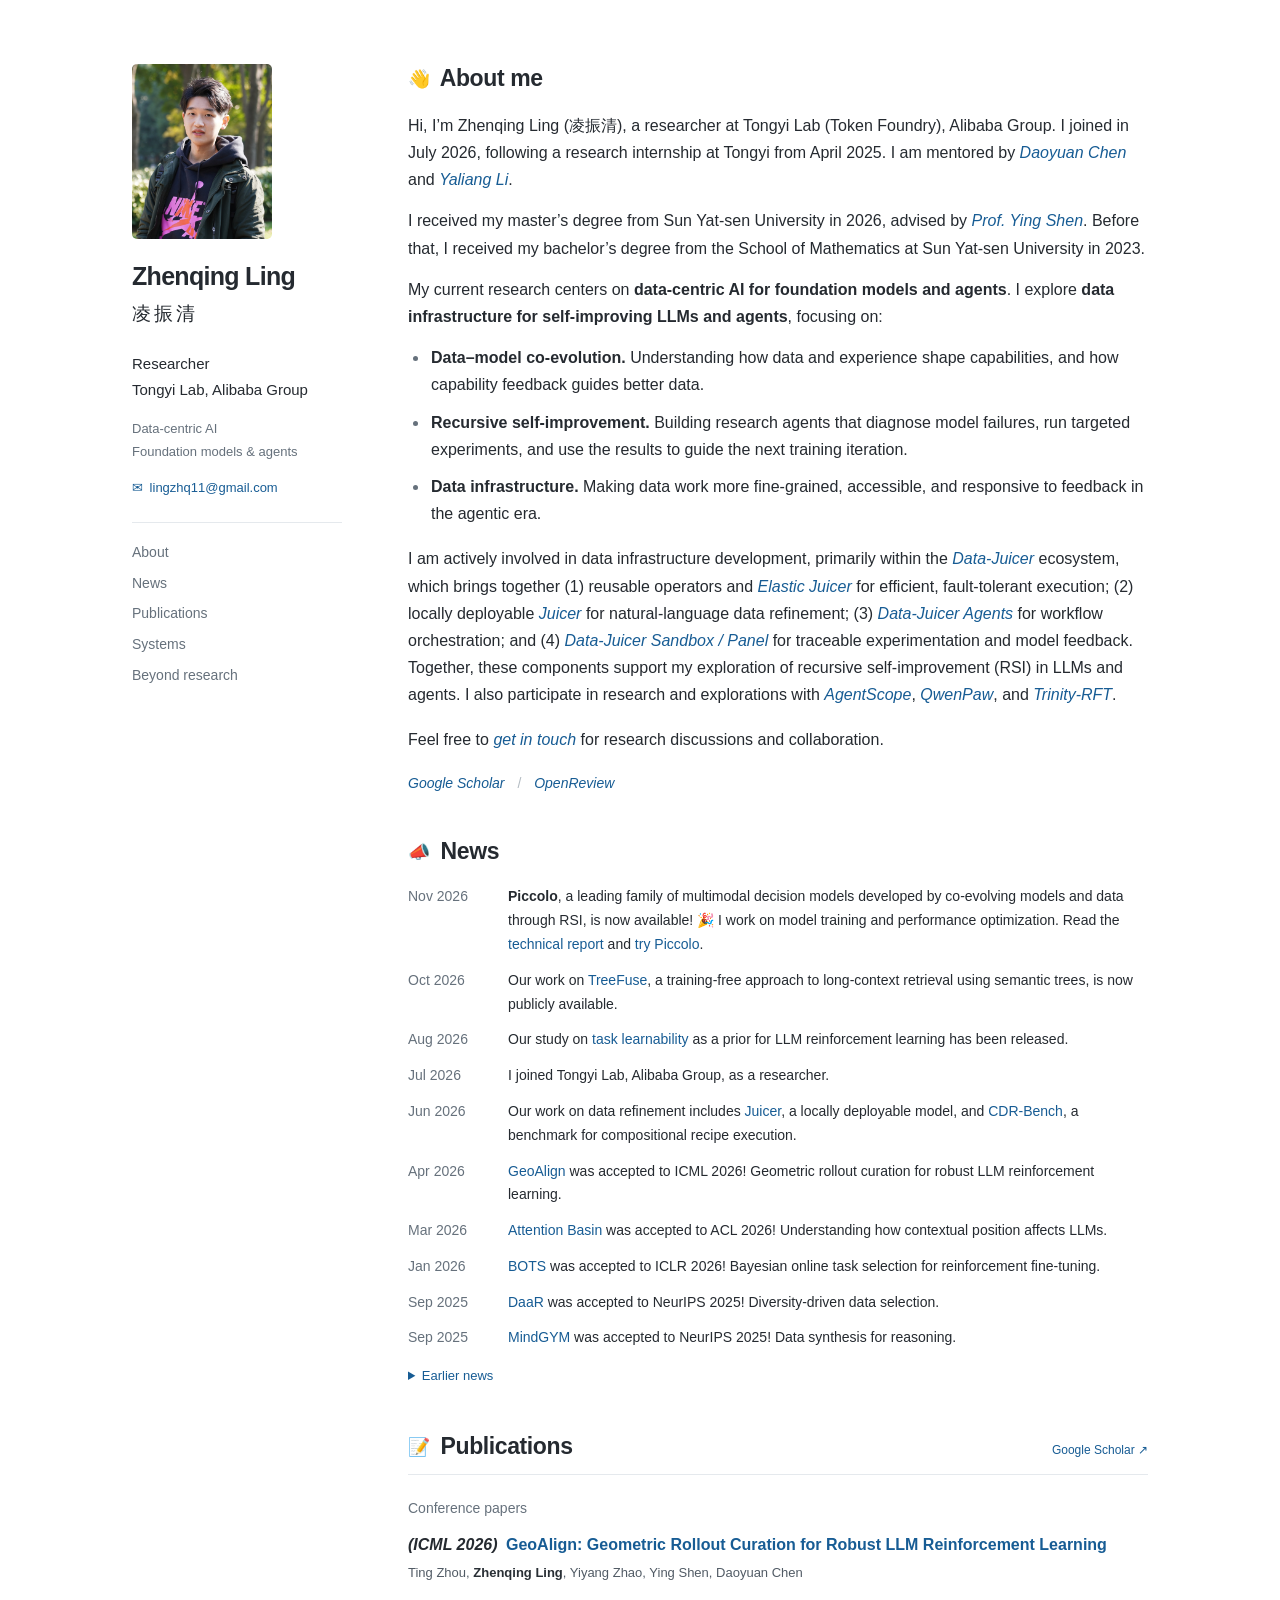
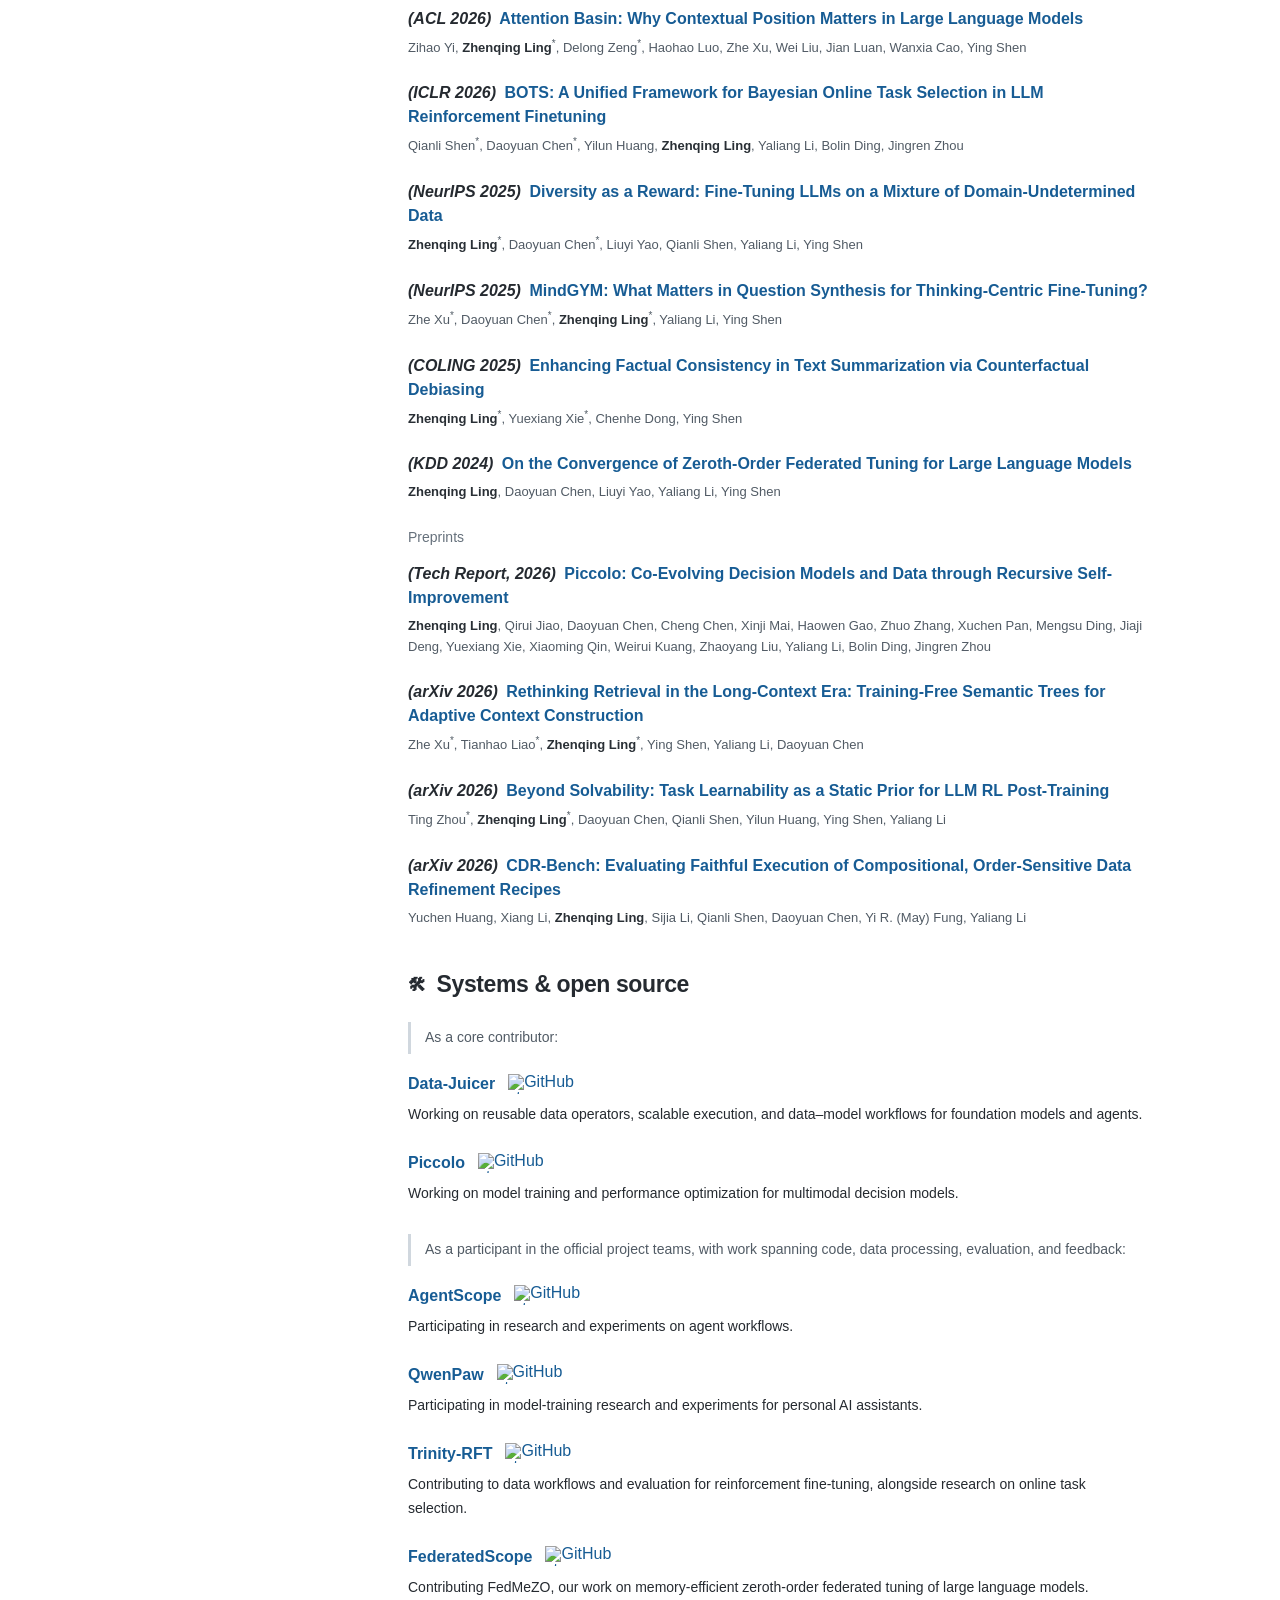
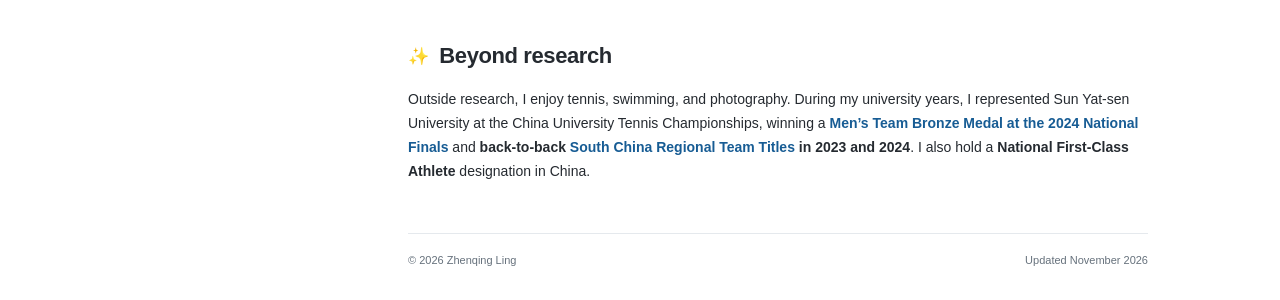
==== commit b62225ef: "Update homepage timestamp to November 2026" ====
--- a/index.html
+++ b/index.html
@@ -93,4 +93,4 @@
 <article class="system"><div class="system-title"><h3><a href="https://github.com/alibaba/FederatedScope/tree/FedMeZO">FederatedScope</a></h3><a class="stars-badge" href="https://github.com/alibaba/FederatedScope" aria-label="FederatedScope GitHub repository and stars"><img src="https://img.shields.io/github/stars/alibaba/FederatedScope?style=social" alt="GitHub stars" width="104" height="20" loading="lazy" decoding="async" referrerpolicy="no-referrer"></a></div><p>Contributing FedMeZO, our work on memory-efficient zeroth-order federated tuning of large language models.</p></article>
 </div></section>
 <section id="beyond" class="personal"><h2><span class="section-icon" aria-hidden="true">✨</span> Beyond research</h2><p>Outside research, I enjoy tennis, swimming, and photography. During my university years, I represented Sun Yat-sen University at the China University Tennis Championships, winning a <strong><a href="https://tiyu.sysu.edu.cn/node/1832">Men’s Team Bronze Medal at the 2024 National Finals</a></strong> and <strong>back-to-back <a href="https://tiyu.sysu.edu.cn/node/1671">South China Regional Team Titles</a> in 2023 and 2024</strong>. I also hold a <strong>National First-Class Athlete</strong> designation in China.</p></section>
-<footer><span>© 2026 Zhenqing Ling</span><span>Updated September 2026</span></footer></main></div></body></html>+<footer><span>© 2026 Zhenqing Ling</span><span>Updated November 2026</span></footer></main></div></body></html>
